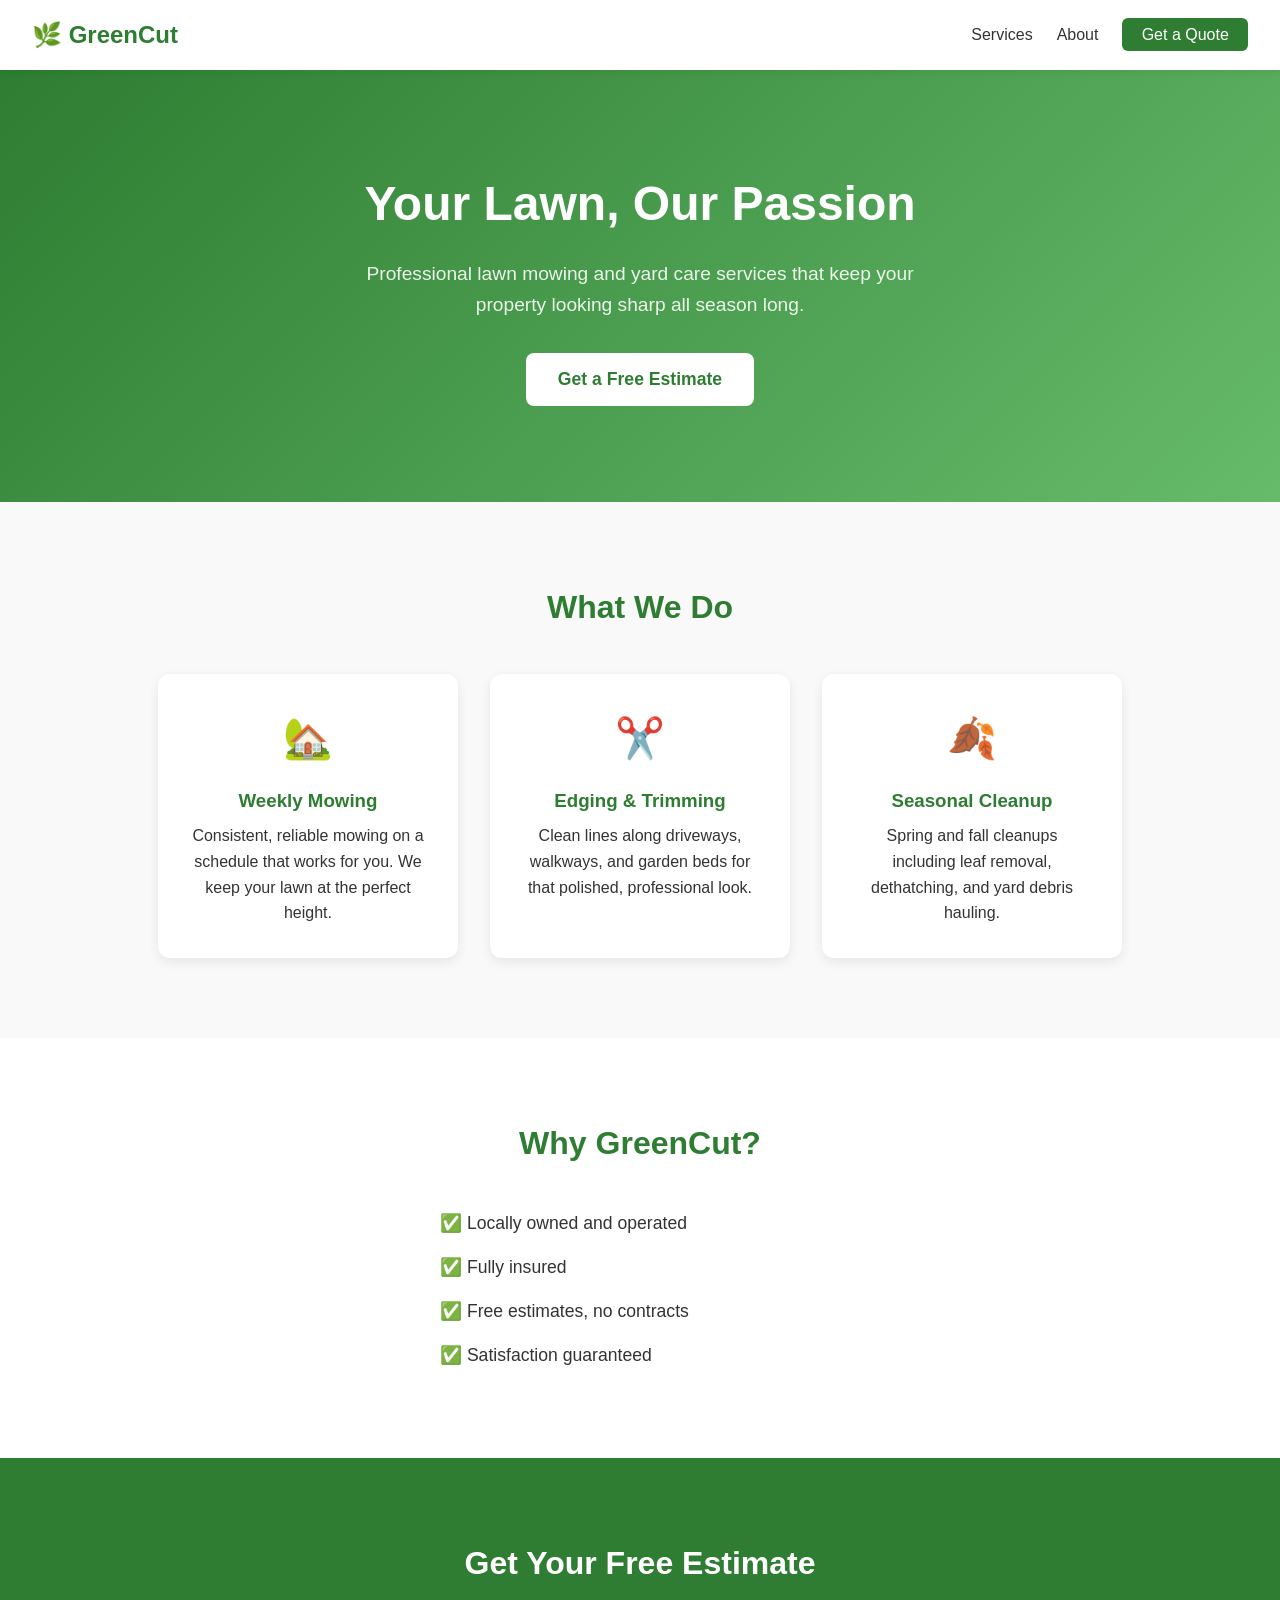
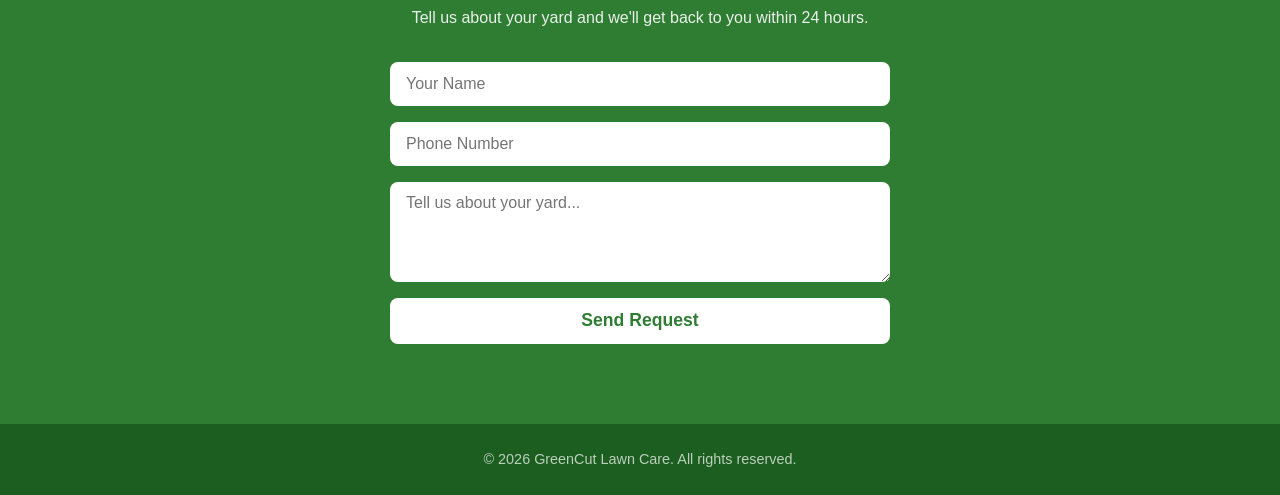
==== index.html @ 534860cf "Update index.html" ====
<!DOCTYPE html>
<html lang="en">
<head>
  <meta charset="UTF-8">
  <meta name="viewport" content="width=device-width, initial-scale=1.0">
  <title>GreenCut Lawn Care</title>
  <link rel="stylesheet" href="styles.css">
</head>
<body>
  <header>
    <nav>
      <div class="logo">🌿 GreenCut</div>
      <ul>
        <li><a href="#services">Services</a></li>
        <li><a href="#about">About</a></li>
        <li><a href="#contact" class="btn-nav">Get a Quote</a></li>
      </ul>
    </nav>
  </header>

  <section class="hero">
    <div class="hero-content">
      <h1>Your Lawn, Our Passion</h1>
      <p>Professional lawn mowing and yard care services that keep your property looking sharp all season long.</p>
      <a href="#contact" class="btn">Get a Free Estimate</a>
    </div>
  </section>

  <section id="services" class="services">
    <h2>What We Do</h2>
    <div class="cards">
      <div class="card">
        <span class="icon">🏡</span>
        <h3>Weekly Mowing</h3>
        <p>Consistent, reliable mowing on a schedule that works for you. We keep your lawn at the perfect height.</p>
      </div>
      <div class="card">
        <span class="icon">✂️</span>
        <h3>Edging &amp; Trimming</h3>
        <p>Clean lines along driveways, walkways, and garden beds for that polished, professional look.</p>
      </div>
      <div class="card">
        <span class="icon">🍂</span>
        <h3>Seasonal Cleanup</h3>
        <p>Spring and fall cleanups including leaf removal, dethatching, and yard debris hauling.</p>
      </div>
    </div>
  </section>

  <section id="about" class="about">
    <h2>Why GreenCut?</h2>
    <ul class="features">
      <li>✅ Locally owned and operated</li>
      <li>✅ Fully insured</li>
      <li>✅ Free estimates, no contracts</li>
      <li>✅ Satisfaction guaranteed</li>
    </ul>
  </section>

  <section id="contact" class="contact">
    <h2>Get Your Free Estimate</h2>
    <p>Tell us about your yard and we'll get back to you within 24 hours.</p>
    <form id="contact-form" action="https://formspree.io/f/xkoqypab" method="POST">
      <label for="name" class="sr-only">Your Name</label>
      <input type="text" id="name" name="name" placeholder="Your Name" required>
      <label for="phone" class="sr-only">Phone Number</label>
      <input type="tel" id="phone" name="phone" placeholder="Phone Number" required>
      <label for="message" class="sr-only">Tell us about your yard</label>
      <textarea id="message" name="message" placeholder="Tell us about your yard..." required></textarea>
      <button type="submit">Send Request</button>
    </form>
    <div id="form-success" style="display:none;">
      <span style="font-size:3rem;">✅</span>
      <p style="font-size:1.3rem; margin-top:1rem;">Form submitted! We'll be in touch within 24 hours.</p>
    </div>
    <script>
      const form = document.getElementById('contact-form');
      const success = document.getElementById('form-success');
      form.addEventListener('submit', function(e) {
        e.preventDefault();
        fetch(form.action, {
          method: 'POST',
          body: new FormData(form),
          headers: { 'Accept': 'application/json' }
        }).then(function(response) {
          if (response.ok) {
            form.style.display = 'none';
            success.style.display = 'block';
            form.reset();
          } else {
            alert('Oops! Something went wrong. Please try again.');
          }
        }).catch(function() {
          alert('Oops! Something went wrong. Please try again.');
        });
      });
    </script>
  </section>

  <footer>
    <p>&copy; 2026 GreenCut Lawn Care. All rights reserved.</p>
  </footer>
</body>
</html>
---- styles.css ----
* {
  margin: 0;
  padding: 0;
  box-sizing: border-box;
}

body {
  font-family: -apple-system, BlinkMacSystemFont, "Segoe UI", Roboto, sans-serif;
  color: #333;
  line-height: 1.6;
}

/* Nav */
nav {
  display: flex;
  justify-content: space-between;
  align-items: center;
  padding: 1rem 2rem;
  background: #fff;
  box-shadow: 0 2px 8px rgba(0,0,0,0.06);
  position: sticky;
  top: 0;
  z-index: 10;
}

.logo {
  font-size: 1.5rem;
  font-weight: 700;
  color: #2e7d32;
}

nav ul {
  list-style: none;
  display: flex;
  gap: 1.5rem;
  align-items: center;
}

nav a {
  text-decoration: none;
  color: #333;
  font-weight: 500;
}

.btn-nav {
  background: #2e7d32;
  color: #fff !important;
  padding: 0.5rem 1.2rem;
  border-radius: 6px;
}

/* Hero */
.hero {
  background: linear-gradient(135deg, #2e7d32, #66bb6a);
  color: #fff;
  padding: 6rem 2rem;
  text-align: center;
}

.hero h1 {
  font-size: 3rem;
  margin-bottom: 1rem;
}

.hero p {
  font-size: 1.2rem;
  max-width: 600px;
  margin: 0 auto 2rem;
  opacity: 0.9;
}

.btn {
  display: inline-block;
  background: #fff;
  color: #2e7d32;
  padding: 0.8rem 2rem;
  border-radius: 8px;
  text-decoration: none;
  font-weight: 700;
  font-size: 1.1rem;
  transition: transform 0.2s;
}

.btn:hover {
  transform: translateY(-2px);
}


/* Services */
.services {
  padding: 5rem 2rem;
  text-align: center;
  background: #f9f9f9;
}

.services h2 {
  font-size: 2rem;
  margin-bottom: 2.5rem;
  color: #2e7d32;
}

.cards {
  display: flex;
  gap: 2rem;
  justify-content: center;
  flex-wrap: wrap;
  max-width: 1000px;
  margin: 0 auto;
}

.card {
  background: #fff;
  padding: 2rem;
  border-radius: 12px;
  box-shadow: 0 4px 12px rgba(0,0,0,0.08);
  flex: 1 1 280px;
  max-width: 300px;
}

.card .icon {
  font-size: 2.5rem;
  display: block;
  margin-bottom: 1rem;
}

.card h3 {
  margin-bottom: 0.5rem;
  color: #2e7d32;
}

/* About */
.about {
  padding: 5rem 2rem;
  text-align: center;
}

.about h2 {
  font-size: 2rem;
  margin-bottom: 2rem;
  color: #2e7d32;
}

.features {
  list-style: none;
  max-width: 400px;
  margin: 0 auto;
  text-align: left;
}

.features li {
  font-size: 1.1rem;
  padding: 0.5rem 0;
}

/* Contact */
.contact {
  padding: 5rem 2rem;
  background: #2e7d32;
  color: #fff;
  text-align: center;
}

.contact h2 {
  font-size: 2rem;
  margin-bottom: 1rem;
}

.contact p {
  margin-bottom: 2rem;
  opacity: 0.9;
}

.contact form {
  max-width: 500px;
  margin: 0 auto;
  display: flex;
  flex-direction: column;
  gap: 1rem;
}

.contact input,
.contact textarea {
  padding: 0.8rem 1rem;
  border: none;
  border-radius: 8px;
  font-size: 1rem;
  font-family: inherit;
}

.contact textarea {
  resize: vertical;
  min-height: 100px;
}

.contact button {
  background: #fff;
  color: #2e7d32;
  border: none;
  padding: 0.8rem;
  border-radius: 8px;
  font-size: 1.1rem;
  font-weight: 700;
  cursor: pointer;
  transition: transform 0.2s;
}

.contact button:hover {
  transform: translateY(-2px);
}

/* Footer */
footer {
  text-align: center;
  padding: 1.5rem;
  background: #1b5e20;
  color: rgba(255,255,255,0.7);
  font-size: 0.9rem;
}

/* Accessibility */
.sr-only {
  position: absolute;
  width: 1px;
  height: 1px;
  padding: 0;
  margin: -1px;
  overflow: hidden;
  clip: rect(0,0,0,0);
  border: 0;
}

/* Responsive */
@media (max-width: 600px) {
  .hero h1 { font-size: 2rem; }
  nav ul { gap: 1rem; }
}
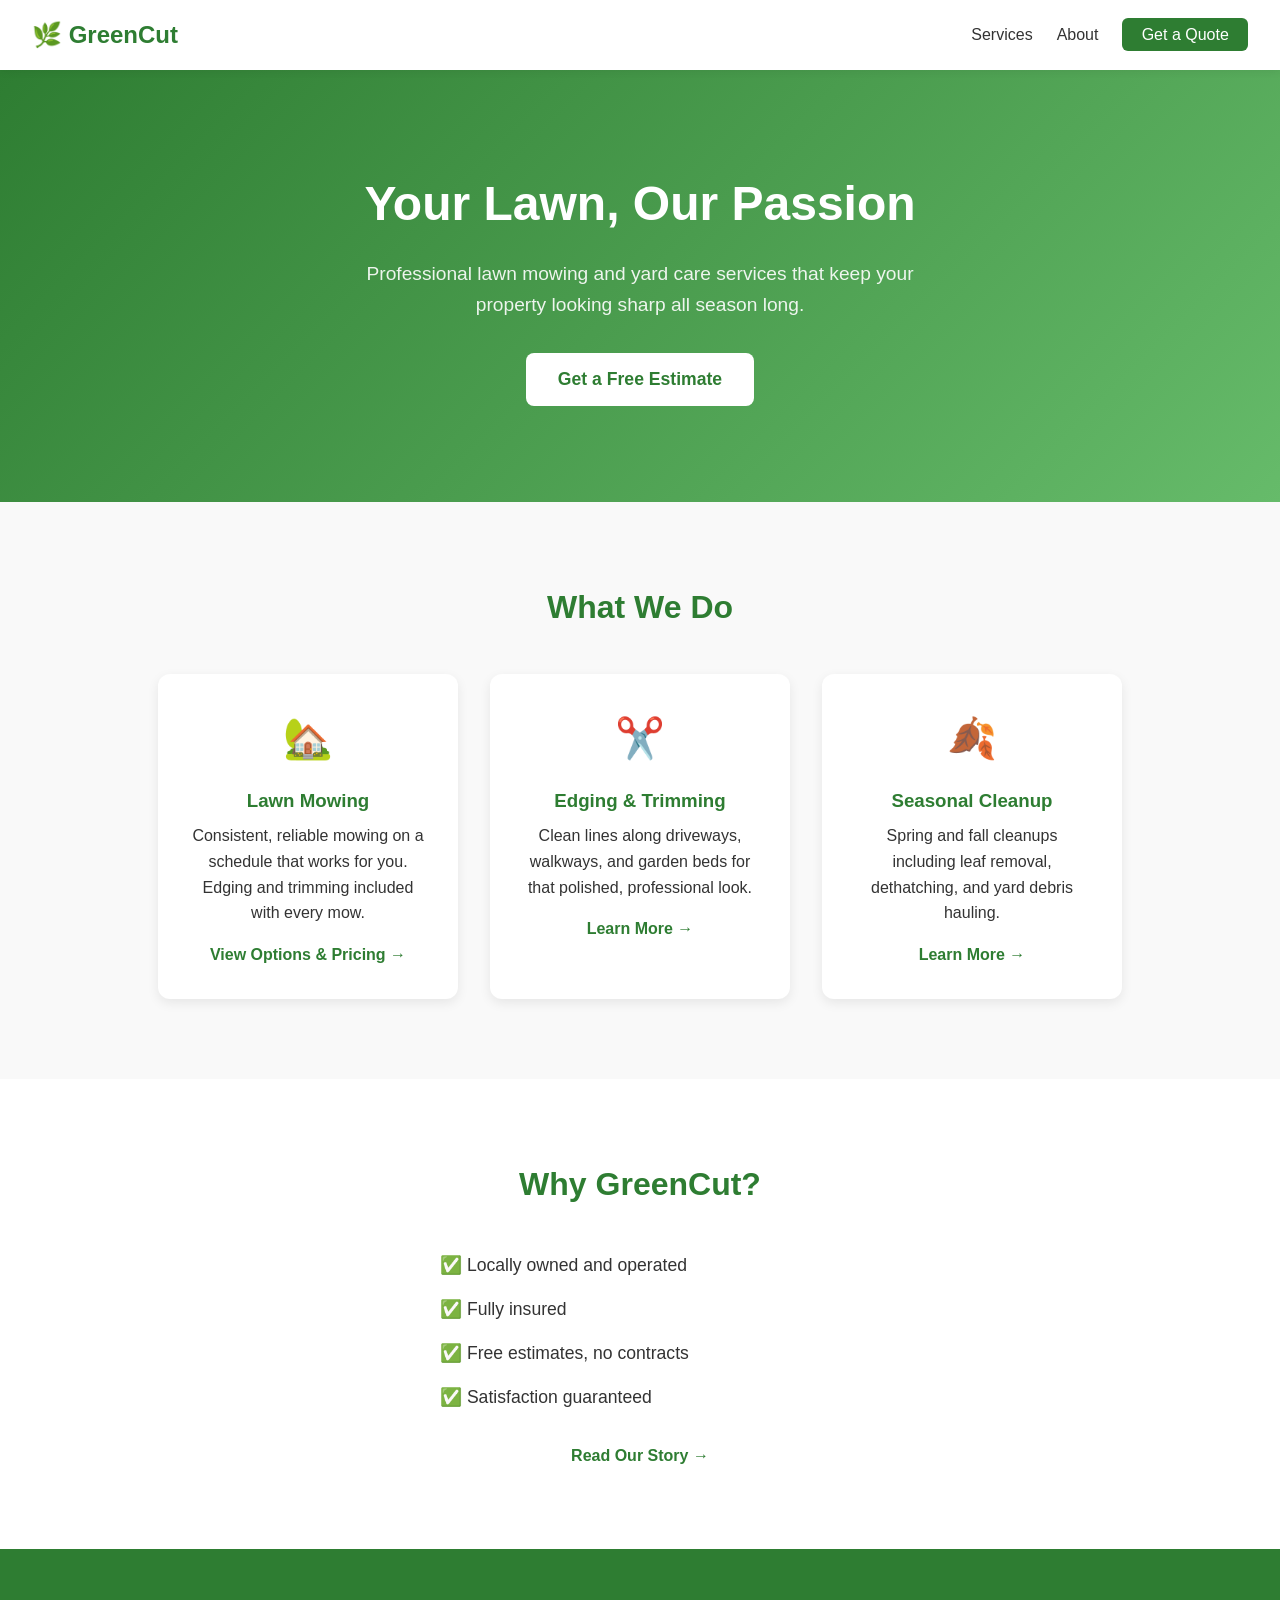
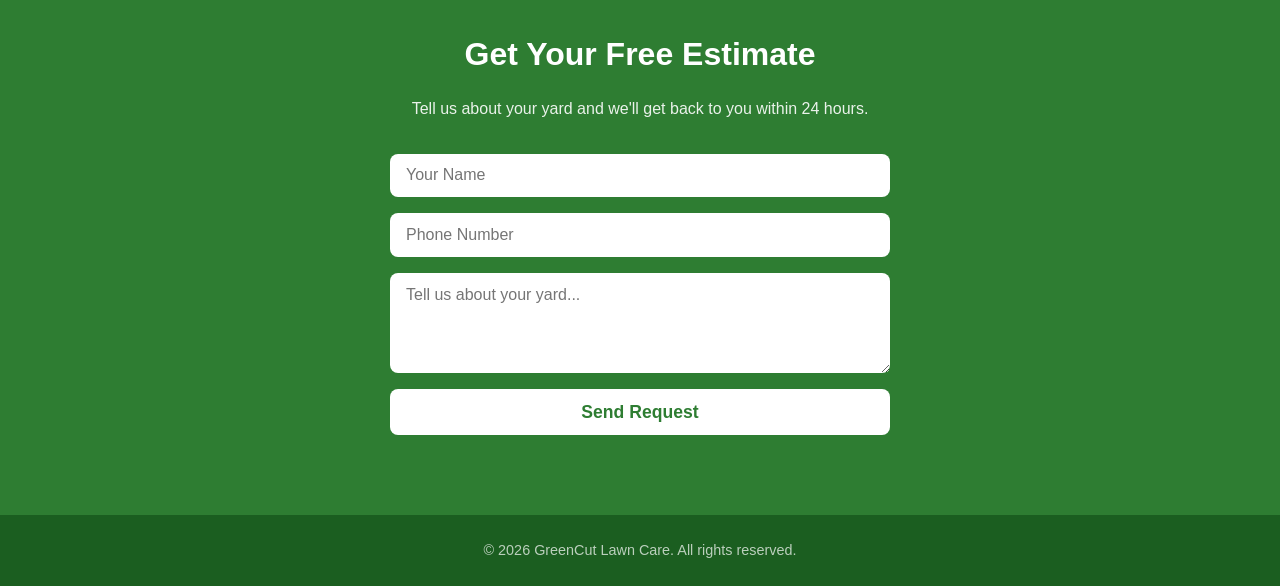
==== commit 8e7f7129: "Add files via upload" ====
--- a/index.html
+++ b/index.html
@@ -11,8 +11,8 @@
     <nav>
       <div class="logo">🌿 GreenCut</div>
       <ul>
-        <li><a href="#services">Services</a></li>
-        <li><a href="#about">About</a></li>
+        <li><a href="services.html">Services</a></li>
+        <li><a href="about.html">About</a></li>
         <li><a href="#contact" class="btn-nav">Get a Quote</a></li>
       </ul>
     </nav>
@@ -31,18 +31,21 @@
     <div class="cards">
       <div class="card">
         <span class="icon">🏡</span>
-        <h3>Weekly Mowing</h3>
-        <p>Consistent, reliable mowing on a schedule that works for you. We keep your lawn at the perfect height.</p>
+        <h3>Lawn Mowing</h3>
+        <p>Consistent, reliable mowing on a schedule that works for you. Edging and trimming included with every mow.</p>
+        <a href="services.html#mowing" class="card-link">View Options &amp; Pricing →</a>
       </div>
       <div class="card">
         <span class="icon">✂️</span>
         <h3>Edging &amp; Trimming</h3>
         <p>Clean lines along driveways, walkways, and garden beds for that polished, professional look.</p>
+        <a href="services.html#edging" class="card-link">Learn More →</a>
       </div>
       <div class="card">
         <span class="icon">🍂</span>
         <h3>Seasonal Cleanup</h3>
         <p>Spring and fall cleanups including leaf removal, dethatching, and yard debris hauling.</p>
+        <a href="services.html#seasonal" class="card-link">Learn More →</a>
       </div>
     </div>
   </section>
@@ -55,6 +58,7 @@
       <li>✅ Free estimates, no contracts</li>
       <li>✅ Satisfaction guaranteed</li>
     </ul>
+    <a href="about.html" class="card-link" style="display:inline-block; margin-top:1.5rem; color:#2e7d32;">Read Our Story →</a>
   </section>
 
   <section id="contact" class="contact">
--- a/styles.css
+++ b/styles.css
@@ -215,6 +215,161 @@
   background: #1b5e20;
   color: rgba(255,255,255,0.7);
   font-size: 0.9rem;
+}
+
+/* Card links */
+.card-link {
+  display: inline-block;
+  margin-top: 1rem;
+  color: #2e7d32;
+  text-decoration: none;
+  font-weight: 600;
+}
+
+.card-link:hover {
+  text-decoration: underline;
+}
+
+/* Page hero (secondary pages) */
+.page-hero {
+  background: linear-gradient(135deg, #2e7d32, #66bb6a);
+  color: #fff;
+  padding: 4rem 2rem;
+  text-align: center;
+}
+
+.page-hero h1 {
+  font-size: 2.5rem;
+  margin-bottom: 0.5rem;
+}
+
+.page-hero p {
+  font-size: 1.1rem;
+  opacity: 0.9;
+}
+
+/* Service detail sections */
+.service-detail,
+.about-story,
+.about-values,
+.about-cta {
+  padding: 4rem 2rem;
+}
+
+.alt-bg {
+  background: #f9f9f9;
+}
+
+.detail-content {
+  max-width: 700px;
+  margin: 0 auto;
+}
+
+.detail-content .icon {
+  font-size: 2.5rem;
+  display: block;
+  margin-bottom: 1rem;
+}
+
+.detail-content h2 {
+  font-size: 1.8rem;
+  color: #2e7d32;
+  margin-bottom: 1rem;
+}
+
+.detail-content h3 {
+  font-size: 1.3rem;
+  color: #333;
+  margin: 1.5rem 0 0.8rem;
+}
+
+.detail-content p {
+  margin-bottom: 0.8rem;
+  line-height: 1.7;
+}
+
+/* Pricing table */
+.pricing-table {
+  margin: 1rem 0;
+}
+
+.pricing-row {
+  display: flex;
+  justify-content: space-between;
+  align-items: center;
+  padding: 0.8rem 1rem;
+  border-bottom: 1px solid #e0e0e0;
+  flex-wrap: wrap;
+  gap: 0.5rem;
+}
+
+.pricing-row .option {
+  font-weight: 700;
+  color: #2e7d32;
+  min-width: 130px;
+}
+
+.pricing-row .detail {
+  color: #666;
+  flex: 1;
+  text-align: right;
+}
+
+.pricing-note {
+  background: #e8f5e9;
+  padding: 1.2rem 1.5rem;
+  border-radius: 10px;
+  margin-top: 1.5rem;
+}
+
+.pricing-note p {
+  margin-bottom: 0.3rem;
+}
+
+/* Service list */
+.service-list {
+  list-style: none;
+  margin: 1rem 0;
+}
+
+.service-list li {
+  padding: 0.5rem 0;
+  font-size: 1.05rem;
+}
+
+/* About values grid */
+.value-grid {
+  display: grid;
+  grid-template-columns: repeat(auto-fit, minmax(280px, 1fr));
+  gap: 2rem;
+  margin-top: 1.5rem;
+}
+
+.value-item {
+  background: #fff;
+  padding: 1.5rem;
+  border-radius: 12px;
+  box-shadow: 0 4px 12px rgba(0,0,0,0.08);
+}
+
+.value-item .icon {
+  font-size: 2rem;
+  display: block;
+  margin-bottom: 0.5rem;
+}
+
+.value-item h3 {
+  color: #2e7d32;
+  margin-bottom: 0.5rem;
+}
+
+.about-cta {
+  background: linear-gradient(135deg, #2e7d32, #66bb6a);
+  color: #fff;
+}
+
+.about-cta h2 {
+  color: #fff;
 }
 
 /* Accessibility */
@@ -232,5 +387,9 @@
 /* Responsive */
 @media (max-width: 600px) {
   .hero h1 { font-size: 2rem; }
+  .page-hero h1 { font-size: 2rem; }
   nav ul { gap: 1rem; }
-}
+  .pricing-row { flex-direction: column; text-align: left; }
+  .pricing-row .detail { text-align: left; }
+  .value-grid { grid-template-columns: 1fr; }
+}
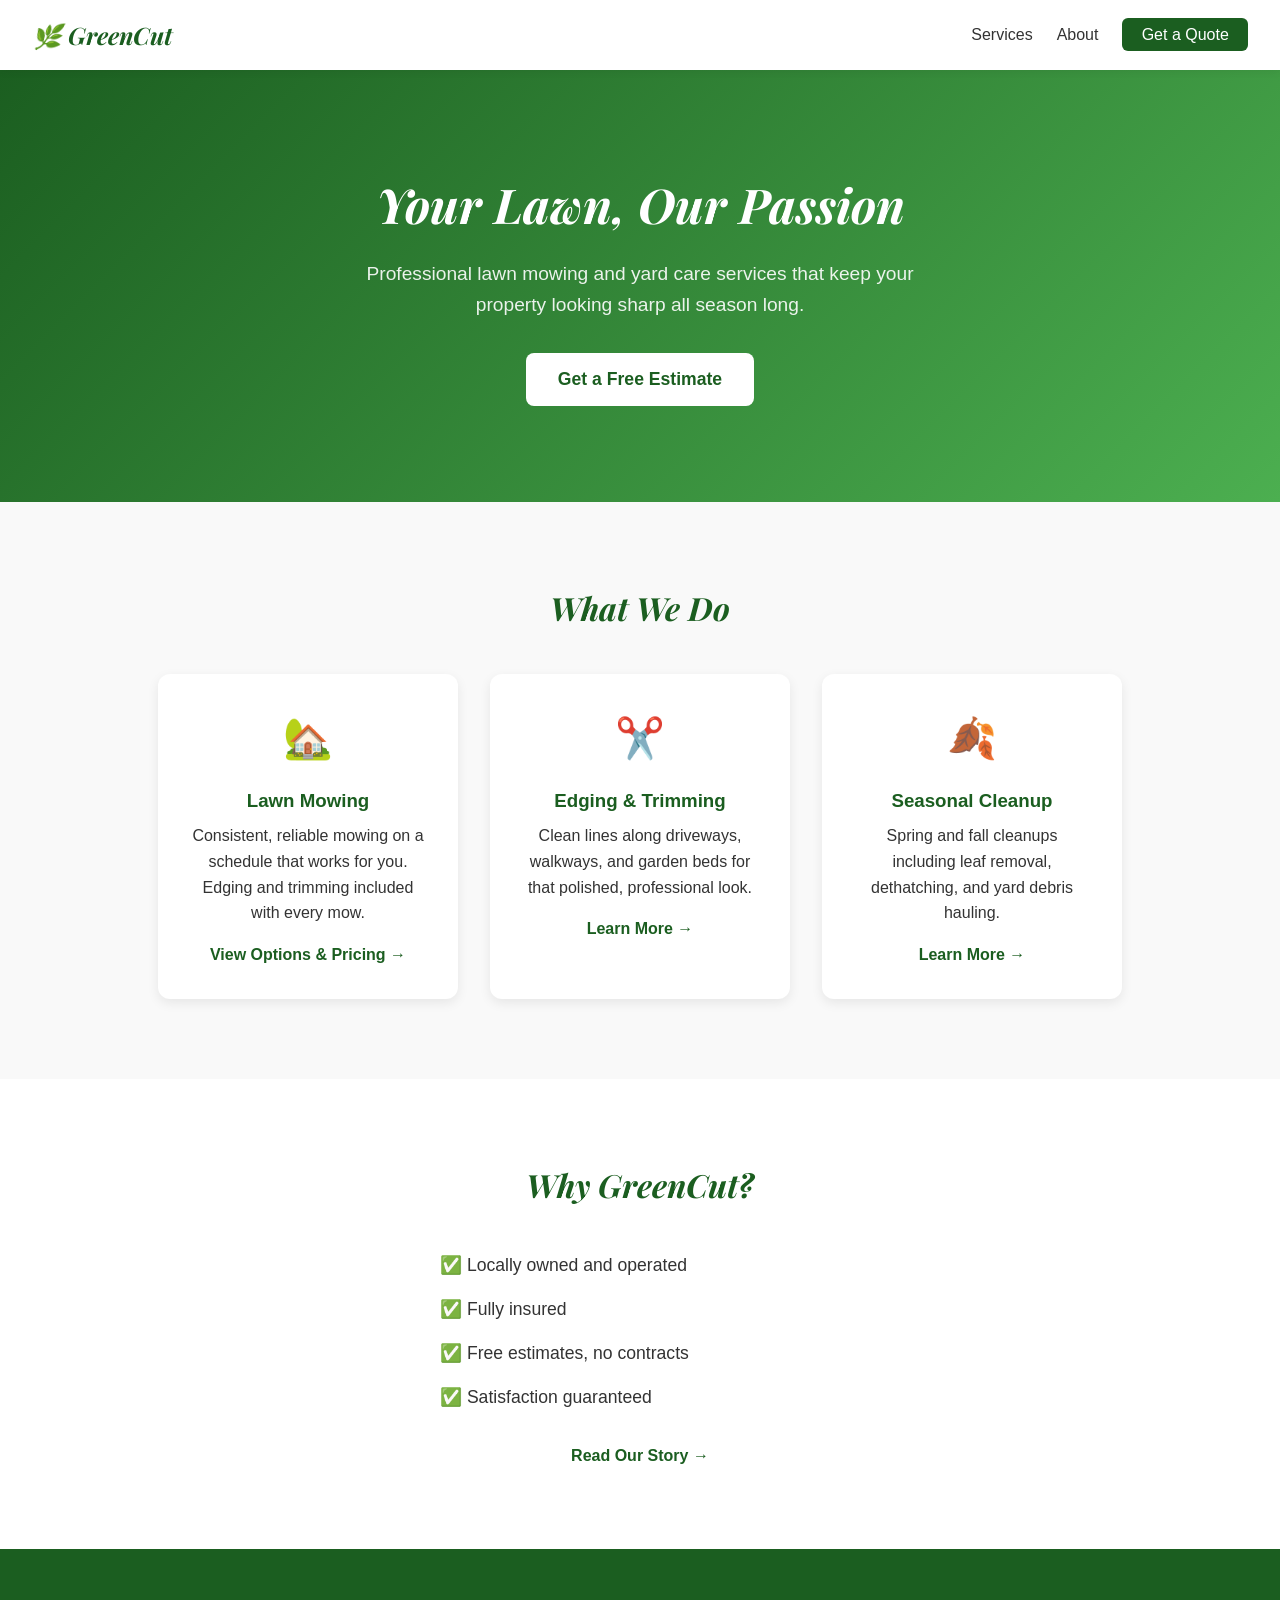
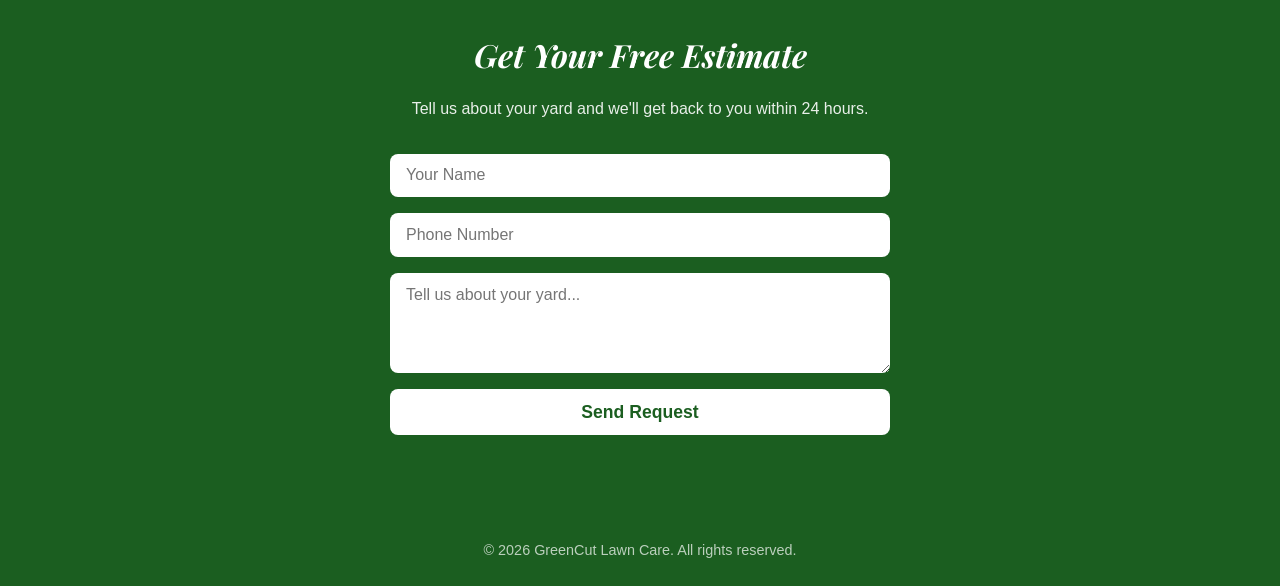
==== commit 6b5a520f: "Add files via upload" ====
--- a/index.html
+++ b/index.html
@@ -5,6 +5,7 @@
   <meta name="viewport" content="width=device-width, initial-scale=1.0">
   <title>GreenCut Lawn Care</title>
   <link rel="stylesheet" href="styles.css">
+  <link href="https://fonts.googleapis.com/css2?family=Playfair+Display:ital,wght@0,400;0,700;1,400&display=swap" rel="stylesheet">
 </head>
 <body>
   <header>
@@ -58,7 +59,7 @@
       <li>✅ Free estimates, no contracts</li>
       <li>✅ Satisfaction guaranteed</li>
     </ul>
-    <a href="about.html" class="card-link" style="display:inline-block; margin-top:1.5rem; color:#2e7d32;">Read Our Story →</a>
+    <a href="about.html" class="card-link" style="display:inline-block; margin-top:1.5rem; color:#1b5e20;">Read Our Story →</a>
   </section>
 
   <section id="contact" class="contact">
--- a/styles.css
+++ b/styles.css
@@ -24,9 +24,11 @@
 }
 
 .logo {
+  font-family: 'Playfair Display', serif;
   font-size: 1.5rem;
   font-weight: 700;
-  color: #2e7d32;
+  font-style: italic;
+  color: #1b5e20;
 }
 
 nav ul {
@@ -43,7 +45,7 @@
 }
 
 .btn-nav {
-  background: #2e7d32;
+  background: #1b5e20;
   color: #fff !important;
   padding: 0.5rem 1.2rem;
   border-radius: 6px;
@@ -51,13 +53,15 @@
 
 /* Hero */
 .hero {
-  background: linear-gradient(135deg, #2e7d32, #66bb6a);
+  background: linear-gradient(135deg, #1b5e20, #4caf50);
   color: #fff;
   padding: 6rem 2rem;
   text-align: center;
 }
 
 .hero h1 {
+  font-family: 'Playfair Display', serif;
+  font-style: italic;
   font-size: 3rem;
   margin-bottom: 1rem;
 }
@@ -72,7 +76,7 @@
 .btn {
   display: inline-block;
   background: #fff;
-  color: #2e7d32;
+  color: #1b5e20;
   padding: 0.8rem 2rem;
   border-radius: 8px;
   text-decoration: none;
@@ -94,9 +98,11 @@
 }
 
 .services h2 {
+  font-family: 'Playfair Display', serif;
+  font-style: italic;
   font-size: 2rem;
   margin-bottom: 2.5rem;
-  color: #2e7d32;
+  color: #1b5e20;
 }
 
 .cards {
@@ -125,7 +131,7 @@
 
 .card h3 {
   margin-bottom: 0.5rem;
-  color: #2e7d32;
+  color: #1b5e20;
 }
 
 /* About */
@@ -135,9 +141,11 @@
 }
 
 .about h2 {
+  font-family: 'Playfair Display', serif;
+  font-style: italic;
   font-size: 2rem;
   margin-bottom: 2rem;
-  color: #2e7d32;
+  color: #1b5e20;
 }
 
 .features {
@@ -155,12 +163,14 @@
 /* Contact */
 .contact {
   padding: 5rem 2rem;
-  background: #2e7d32;
+  background: #1b5e20;
   color: #fff;
   text-align: center;
 }
 
 .contact h2 {
+  font-family: 'Playfair Display', serif;
+  font-style: italic;
   font-size: 2rem;
   margin-bottom: 1rem;
 }
@@ -194,7 +204,7 @@
 
 .contact button {
   background: #fff;
-  color: #2e7d32;
+  color: #1b5e20;
   border: none;
   padding: 0.8rem;
   border-radius: 8px;
@@ -221,7 +231,7 @@
 .card-link {
   display: inline-block;
   margin-top: 1rem;
-  color: #2e7d32;
+  color: #1b5e20;
   text-decoration: none;
   font-weight: 600;
 }
@@ -232,13 +242,15 @@
 
 /* Page hero (secondary pages) */
 .page-hero {
-  background: linear-gradient(135deg, #2e7d32, #66bb6a);
+  background: linear-gradient(135deg, #1b5e20, #4caf50);
   color: #fff;
   padding: 4rem 2rem;
   text-align: center;
 }
 
 .page-hero h1 {
+  font-family: 'Playfair Display', serif;
+  font-style: italic;
   font-size: 2.5rem;
   margin-bottom: 0.5rem;
 }
@@ -272,8 +284,10 @@
 }
 
 .detail-content h2 {
+  font-family: 'Playfair Display', serif;
+  font-style: italic;
   font-size: 1.8rem;
-  color: #2e7d32;
+  color: #1b5e20;
   margin-bottom: 1rem;
 }
 
@@ -305,7 +319,7 @@
 
 .pricing-row .option {
   font-weight: 700;
-  color: #2e7d32;
+  color: #1b5e20;
   min-width: 130px;
 }
 
@@ -359,12 +373,12 @@
 }
 
 .value-item h3 {
-  color: #2e7d32;
+  color: #1b5e20;
   margin-bottom: 0.5rem;
 }
 
 .about-cta {
-  background: linear-gradient(135deg, #2e7d32, #66bb6a);
+  background: linear-gradient(135deg, #1b5e20, #4caf50);
   color: #fff;
 }
 
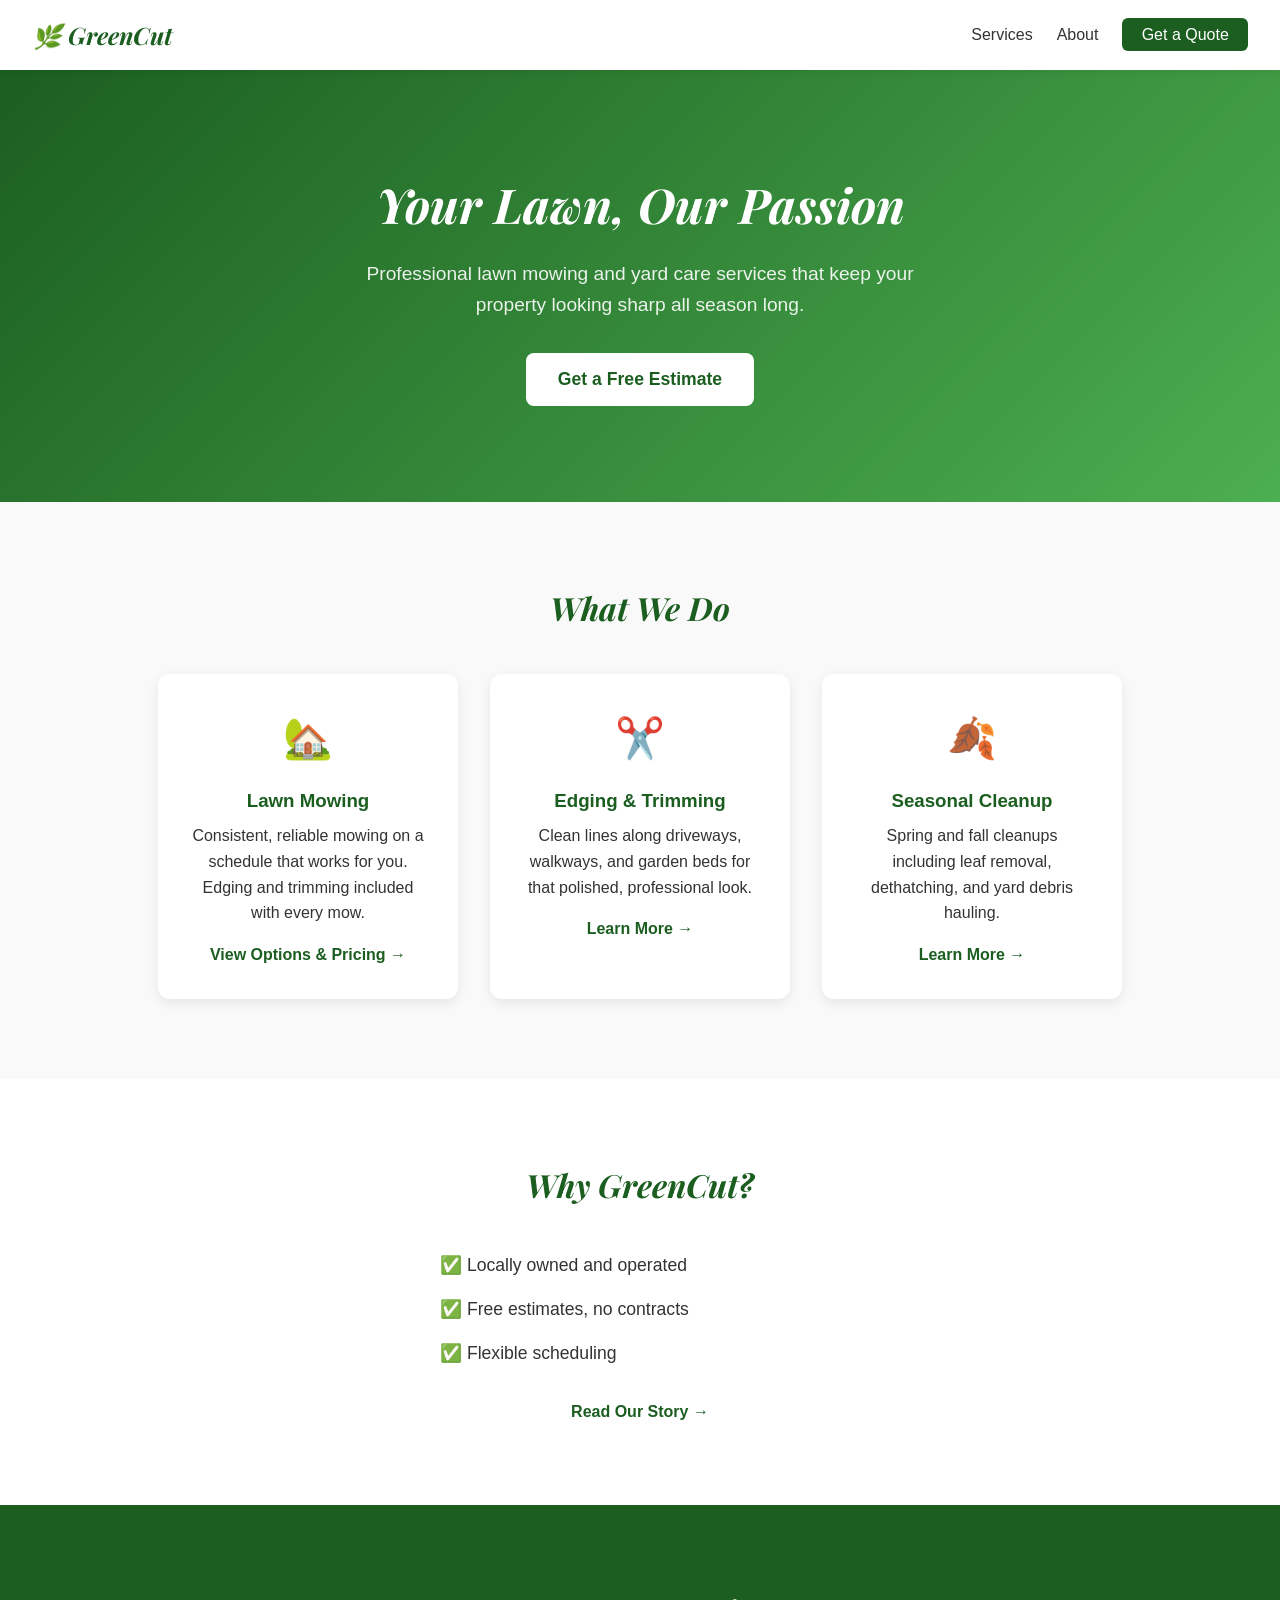
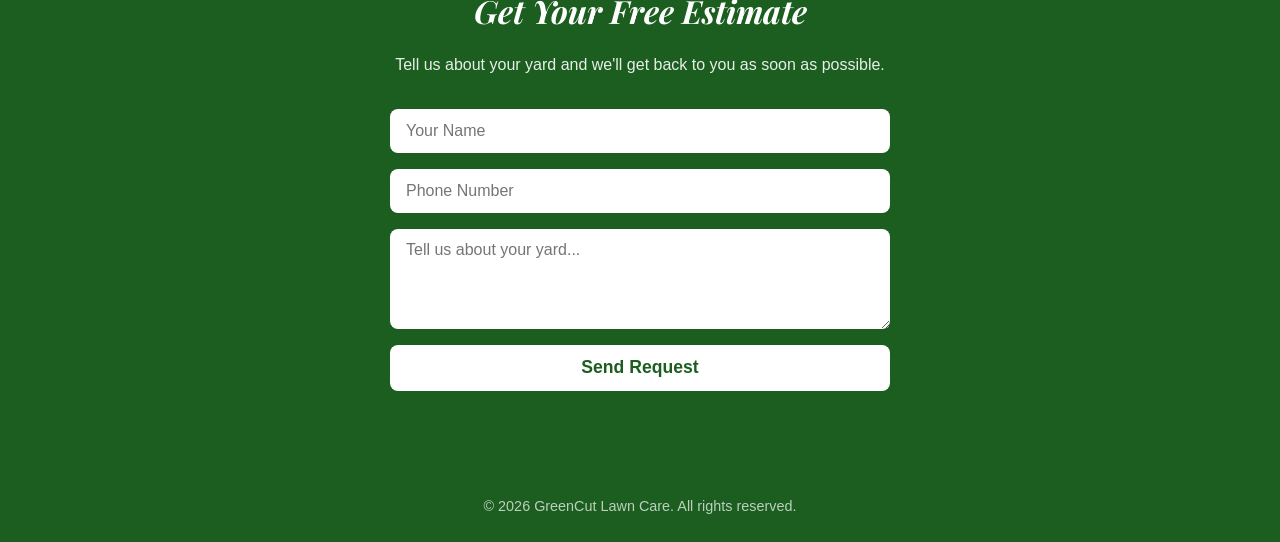
==== commit 63f1a5e2: "Add files via upload" ====
--- a/index.html
+++ b/index.html
@@ -55,16 +55,15 @@
     <h2>Why GreenCut?</h2>
     <ul class="features">
       <li>✅ Locally owned and operated</li>
-      <li>✅ Fully insured</li>
       <li>✅ Free estimates, no contracts</li>
-      <li>✅ Satisfaction guaranteed</li>
+      <li>✅ Flexible scheduling</li>
     </ul>
     <a href="about.html" class="card-link" style="display:inline-block; margin-top:1.5rem; color:#1b5e20;">Read Our Story →</a>
   </section>
 
   <section id="contact" class="contact">
     <h2>Get Your Free Estimate</h2>
-    <p>Tell us about your yard and we'll get back to you within 24 hours.</p>
+    <p>Tell us about your yard and we'll get back to you as soon as possible.</p>
     <form id="contact-form" action="https://formspree.io/f/xkoqypab" method="POST">
       <label for="name" class="sr-only">Your Name</label>
       <input type="text" id="name" name="name" placeholder="Your Name" required>
@@ -76,7 +75,7 @@
     </form>
     <div id="form-success" style="display:none;">
       <span style="font-size:3rem;">✅</span>
-      <p style="font-size:1.3rem; margin-top:1rem;">Form submitted! We'll be in touch within 24 hours.</p>
+      <p style="font-size:1.3rem; margin-top:1rem;">Form submitted! We'll get back to you as soon as possible.</p>
     </div>
     <script>
       const form = document.getElementById('contact-form');
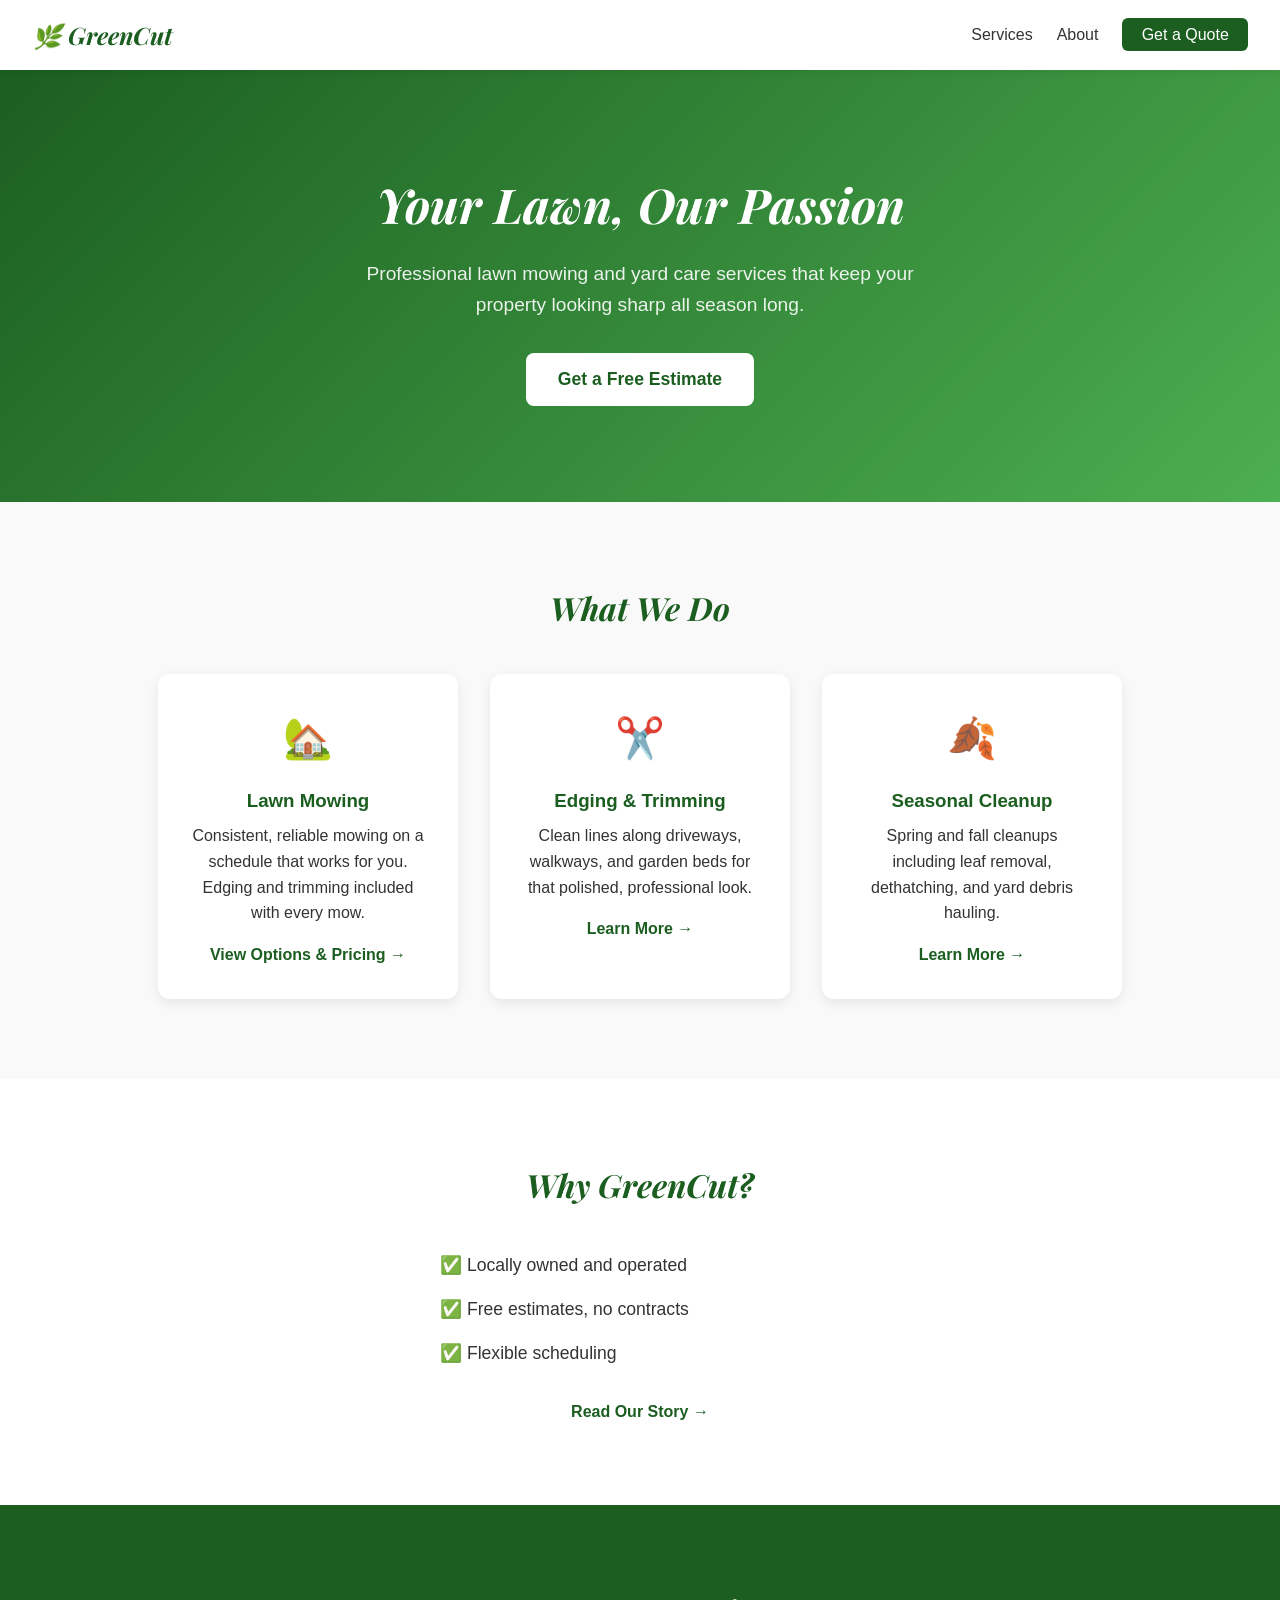
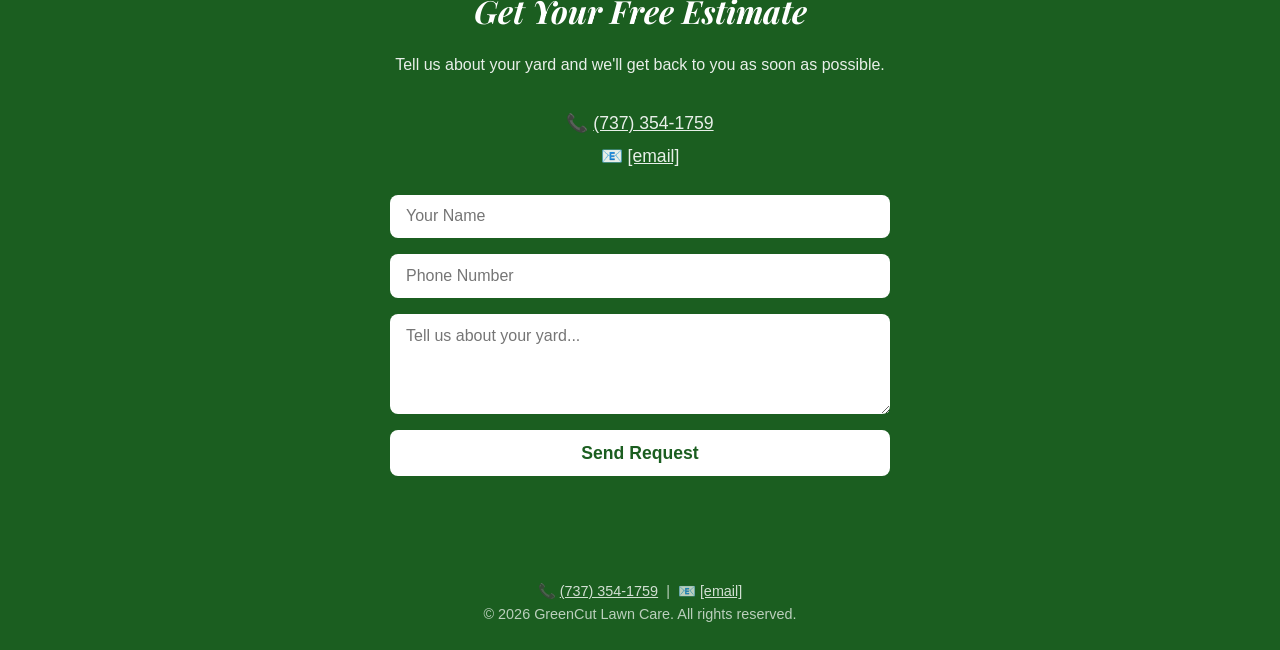
==== commit fd943ef7: "Add files via upload" ====
--- a/index.html
+++ b/index.html
@@ -64,6 +64,10 @@
   <section id="contact" class="contact">
     <h2>Get Your Free Estimate</h2>
     <p>Tell us about your yard and we'll get back to you as soon as possible.</p>
+    <div class="contact-info">
+      <p>📞 <a href="tel:+17373541759" style="color:#fff;">(737) 354-1759</a></p>
+      <p>📧 <a href="mailto:[email]" style="color:#fff;">[email]</a></p>
+    </div>
     <form id="contact-form" action="https://formspree.io/f/xkoqypab" method="POST">
       <label for="name" class="sr-only">Your Name</label>
       <input type="text" id="name" name="name" placeholder="Your Name" required>
@@ -102,6 +106,7 @@
   </section>
 
   <footer>
+    <p>📞 <a href="tel:+17373541759" style="color:rgba(255,255,255,0.8);">(737) 354-1759</a> &nbsp;|&nbsp; 📧 <a href="mailto:[email]" style="color:rgba(255,255,255,0.8);">[email]</a></p>
     <p>&copy; 2026 GreenCut Lawn Care. All rights reserved.</p>
   </footer>
 </body>
--- a/styles.css
+++ b/styles.css
@@ -218,6 +218,15 @@
   transform: translateY(-2px);
 }
 
+.contact-info {
+  margin: 1.5rem 0;
+}
+
+.contact-info p {
+  margin: 0.3rem 0;
+  font-size: 1.1rem;
+}
+
 /* Footer */
 footer {
   text-align: center;
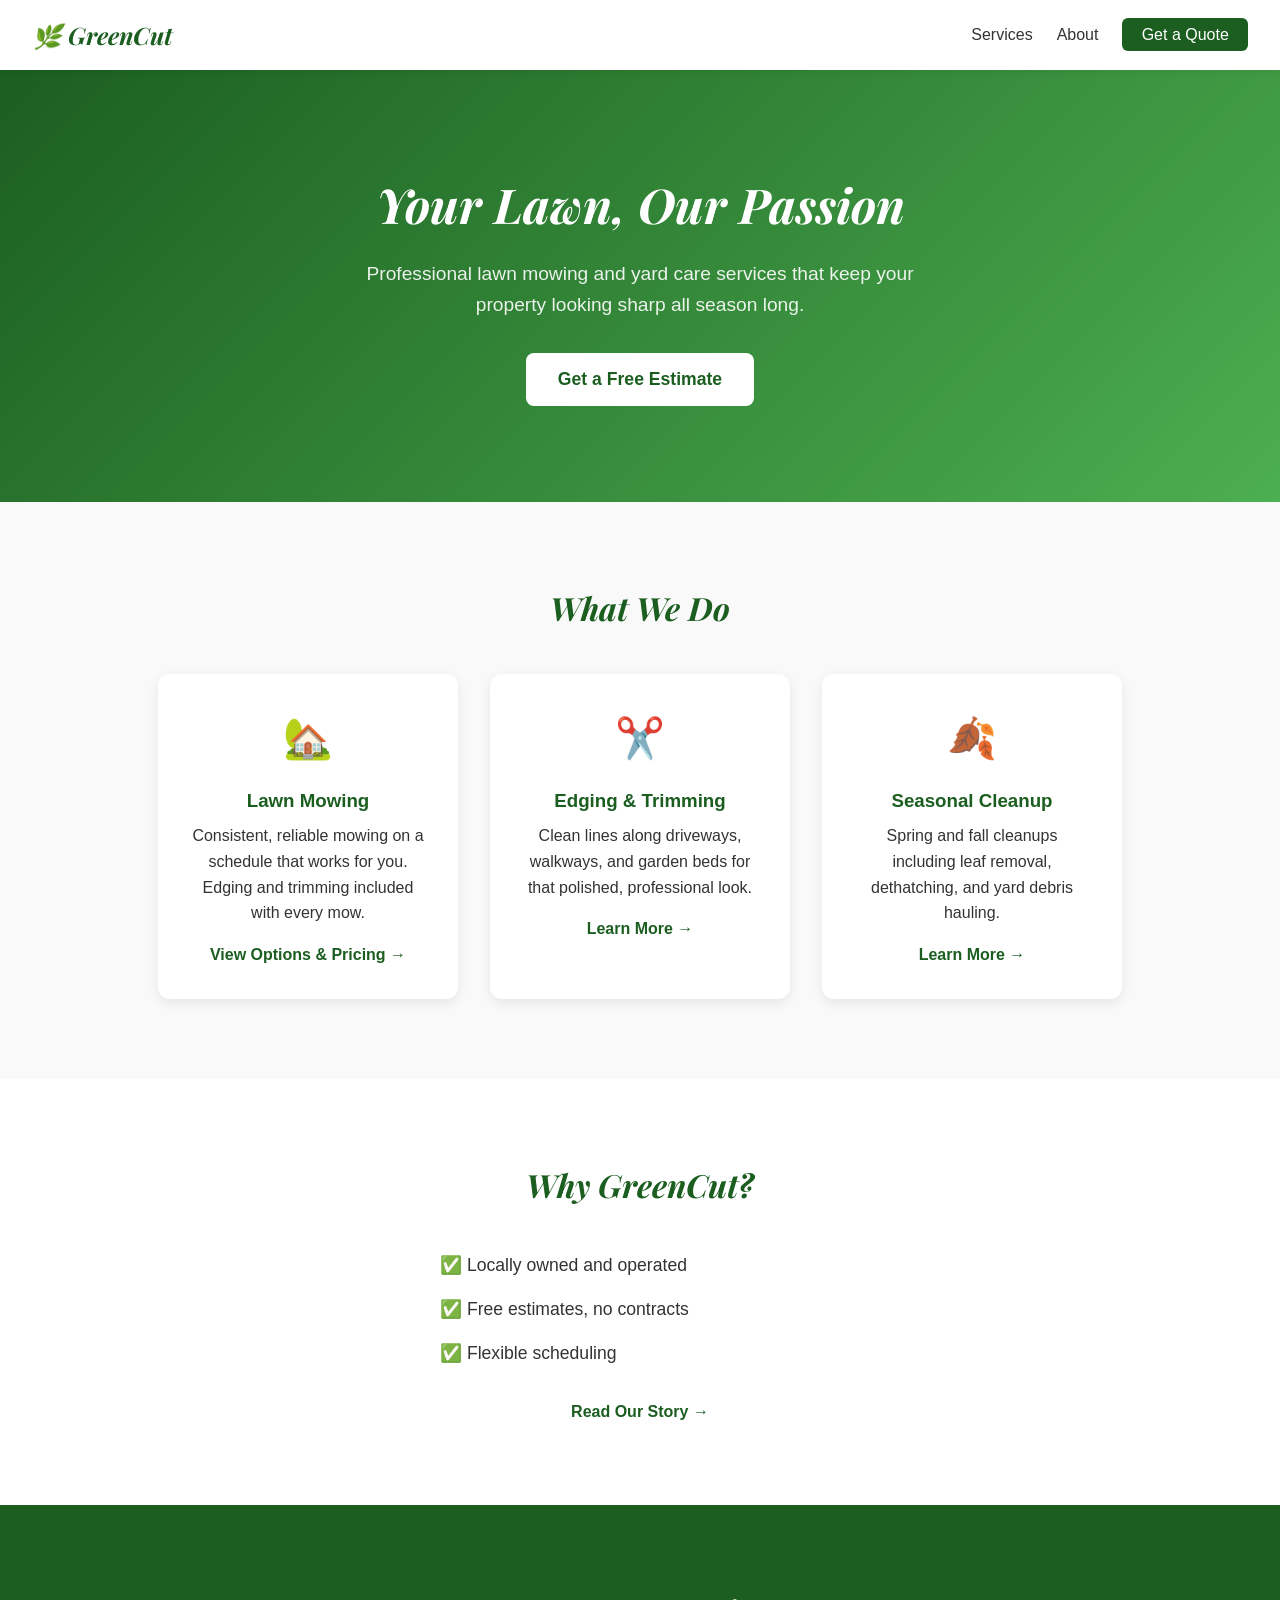
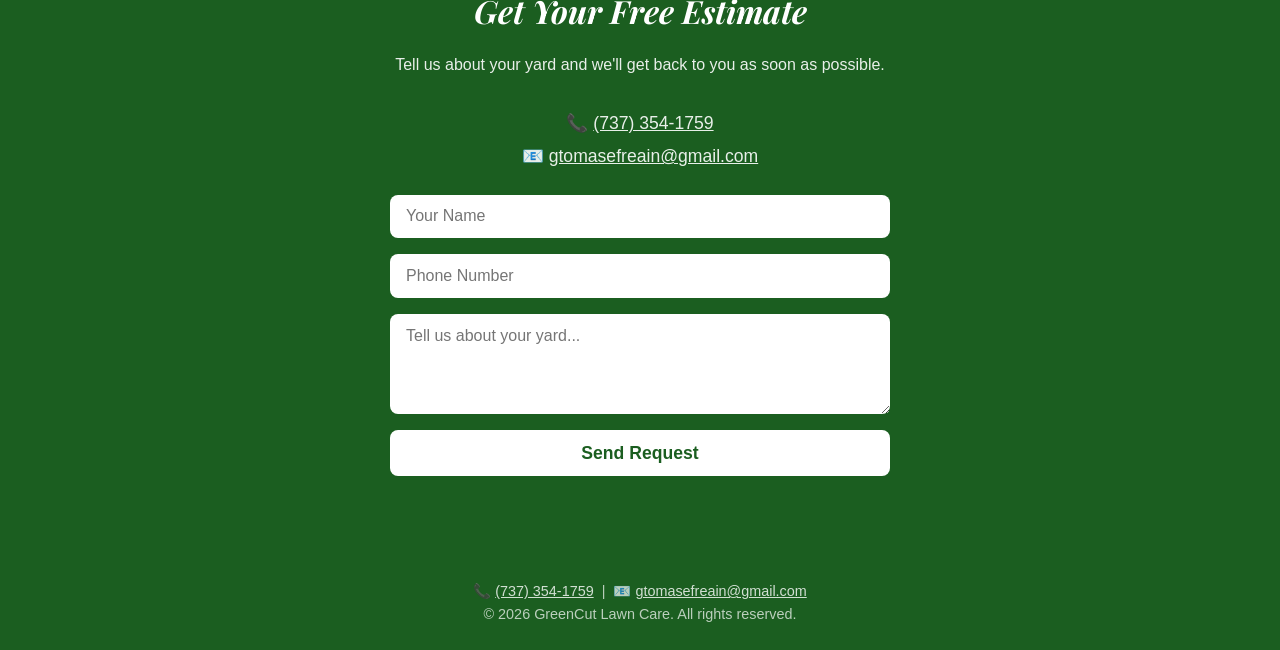
==== commit 0b2b6496: "Add files via upload" ====
--- a/index.html
+++ b/index.html
@@ -66,7 +66,7 @@
     <p>Tell us about your yard and we'll get back to you as soon as possible.</p>
     <div class="contact-info">
       <p>📞 <a href="tel:+17373541759" style="color:#fff;">(737) 354-1759</a></p>
-      <p>📧 <a href="mailto:[email]" style="color:#fff;">[email]</a></p>
+      <p>📧 <a href="mailto:gtomasefreain@gmail.com" style="color:#fff;">gtomasefreain@gmail.com</a></p>
     </div>
     <form id="contact-form" action="https://formspree.io/f/xkoqypab" method="POST">
       <label for="name" class="sr-only">Your Name</label>
@@ -106,7 +106,7 @@
   </section>
 
   <footer>
-    <p>📞 <a href="tel:+17373541759" style="color:rgba(255,255,255,0.8);">(737) 354-1759</a> &nbsp;|&nbsp; 📧 <a href="mailto:[email]" style="color:rgba(255,255,255,0.8);">[email]</a></p>
+    <p>📞 <a href="tel:+17373541759" style="color:rgba(255,255,255,0.8);">(737) 354-1759</a> &nbsp;|&nbsp; 📧 <a href="mailto:gtomasefreain@gmail.com" style="color:rgba(255,255,255,0.8);">gtomasefreain@gmail.com</a></p>
     <p>&copy; 2026 GreenCut Lawn Care. All rights reserved.</p>
   </footer>
 </body>
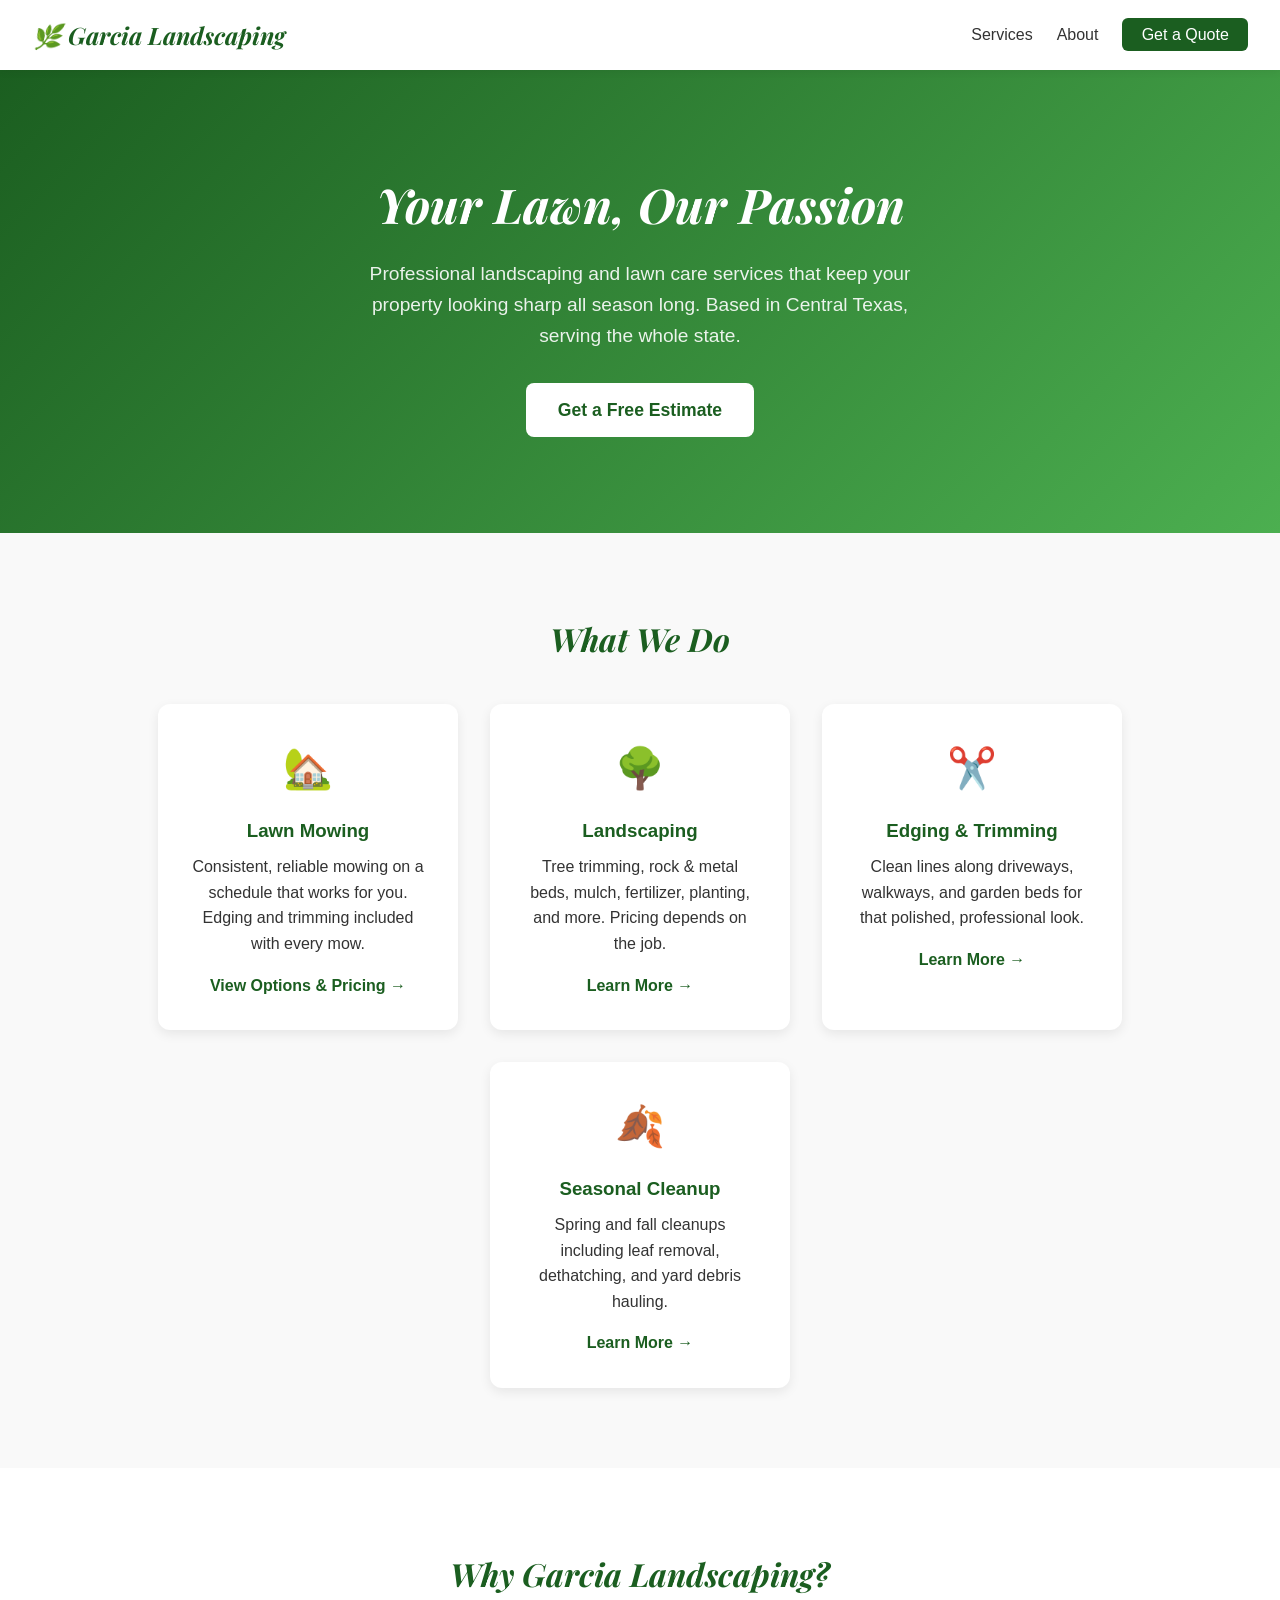
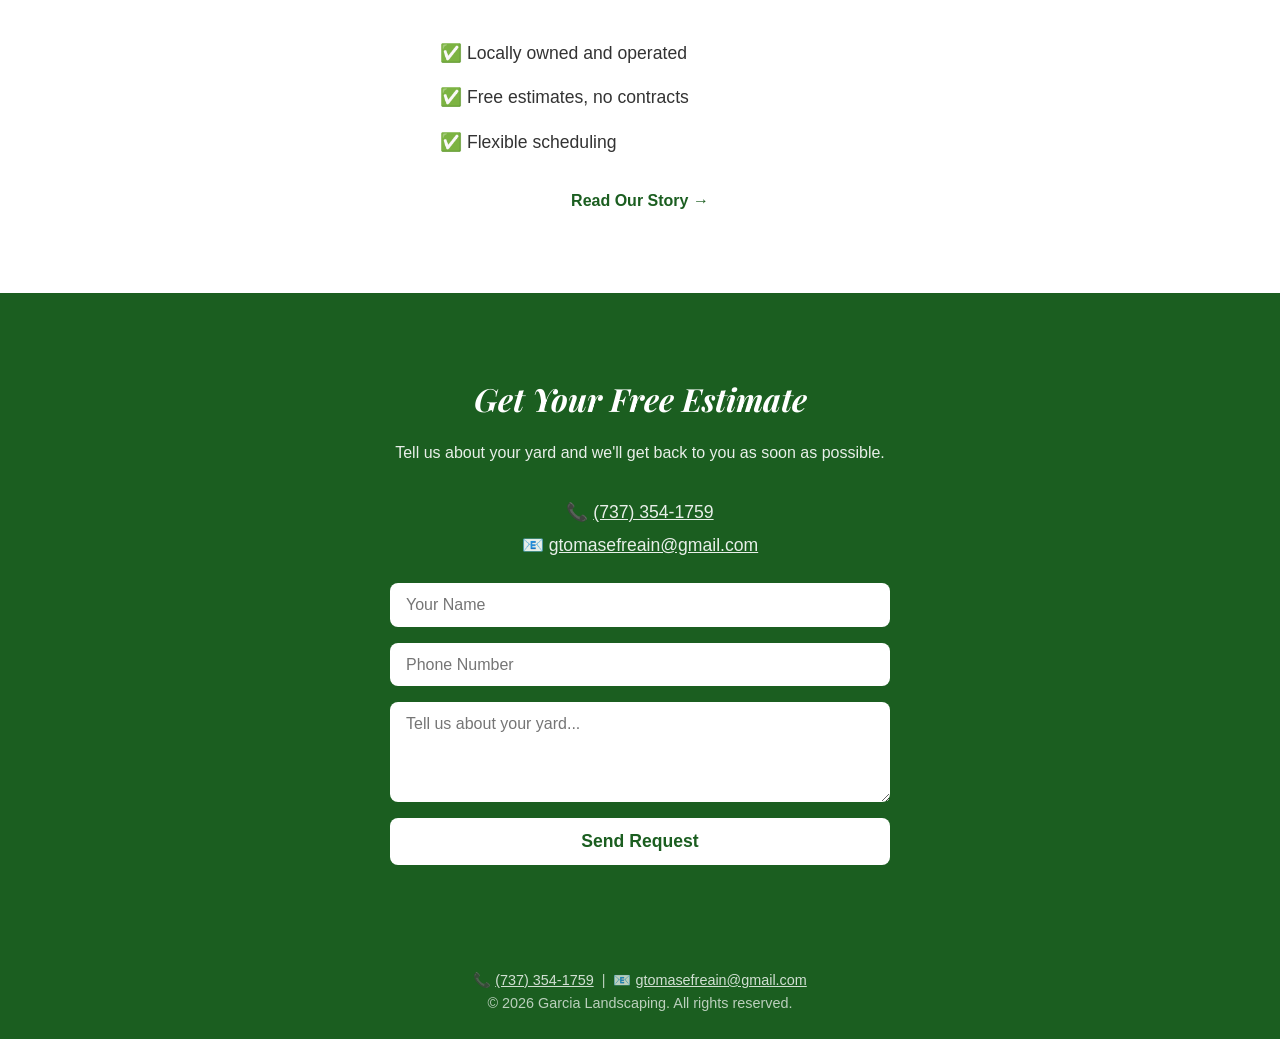
==== commit 3e37467a: "Add files via upload" ====
--- a/index.html
+++ b/index.html
@@ -3,14 +3,14 @@
 <head>
   <meta charset="UTF-8">
   <meta name="viewport" content="width=device-width, initial-scale=1.0">
-  <title>GreenCut Lawn Care</title>
+  <title>Garcia Landscaping</title>
   <link rel="stylesheet" href="styles.css">
   <link href="https://fonts.googleapis.com/css2?family=Playfair+Display:ital,wght@0,400;0,700;1,400&display=swap" rel="stylesheet">
 </head>
 <body>
   <header>
     <nav>
-      <div class="logo">🌿 GreenCut</div>
+      <div class="logo">🌿 Garcia Landscaping</div>
       <ul>
         <li><a href="services.html">Services</a></li>
         <li><a href="about.html">About</a></li>
@@ -22,7 +22,7 @@
   <section class="hero">
     <div class="hero-content">
       <h1>Your Lawn, Our Passion</h1>
-      <p>Professional lawn mowing and yard care services that keep your property looking sharp all season long.</p>
+      <p>Professional landscaping and lawn care services that keep your property looking sharp all season long. Based in Central Texas, serving the whole state.</p>
       <a href="#contact" class="btn">Get a Free Estimate</a>
     </div>
   </section>
@@ -35,6 +35,12 @@
         <h3>Lawn Mowing</h3>
         <p>Consistent, reliable mowing on a schedule that works for you. Edging and trimming included with every mow.</p>
         <a href="services.html#mowing" class="card-link">View Options &amp; Pricing →</a>
+      </div>
+      <div class="card">
+        <span class="icon">🌳</span>
+        <h3>Landscaping</h3>
+        <p>Tree trimming, rock &amp; metal beds, mulch, fertilizer, planting, and more. Pricing depends on the job.</p>
+        <a href="services.html#landscaping" class="card-link">Learn More →</a>
       </div>
       <div class="card">
         <span class="icon">✂️</span>
@@ -52,7 +58,7 @@
   </section>
 
   <section id="about" class="about">
-    <h2>Why GreenCut?</h2>
+    <h2>Why Garcia Landscaping?</h2>
     <ul class="features">
       <li>✅ Locally owned and operated</li>
       <li>✅ Free estimates, no contracts</li>
@@ -107,7 +113,7 @@
 
   <footer>
     <p>📞 <a href="tel:+17373541759" style="color:rgba(255,255,255,0.8);">(737) 354-1759</a> &nbsp;|&nbsp; 📧 <a href="mailto:gtomasefreain@gmail.com" style="color:rgba(255,255,255,0.8);">gtomasefreain@gmail.com</a></p>
-    <p>&copy; 2026 GreenCut Lawn Care. All rights reserved.</p>
+    <p>&copy; 2026 Garcia Landscaping. All rights reserved.</p>
   </footer>
 </body>
 </html>
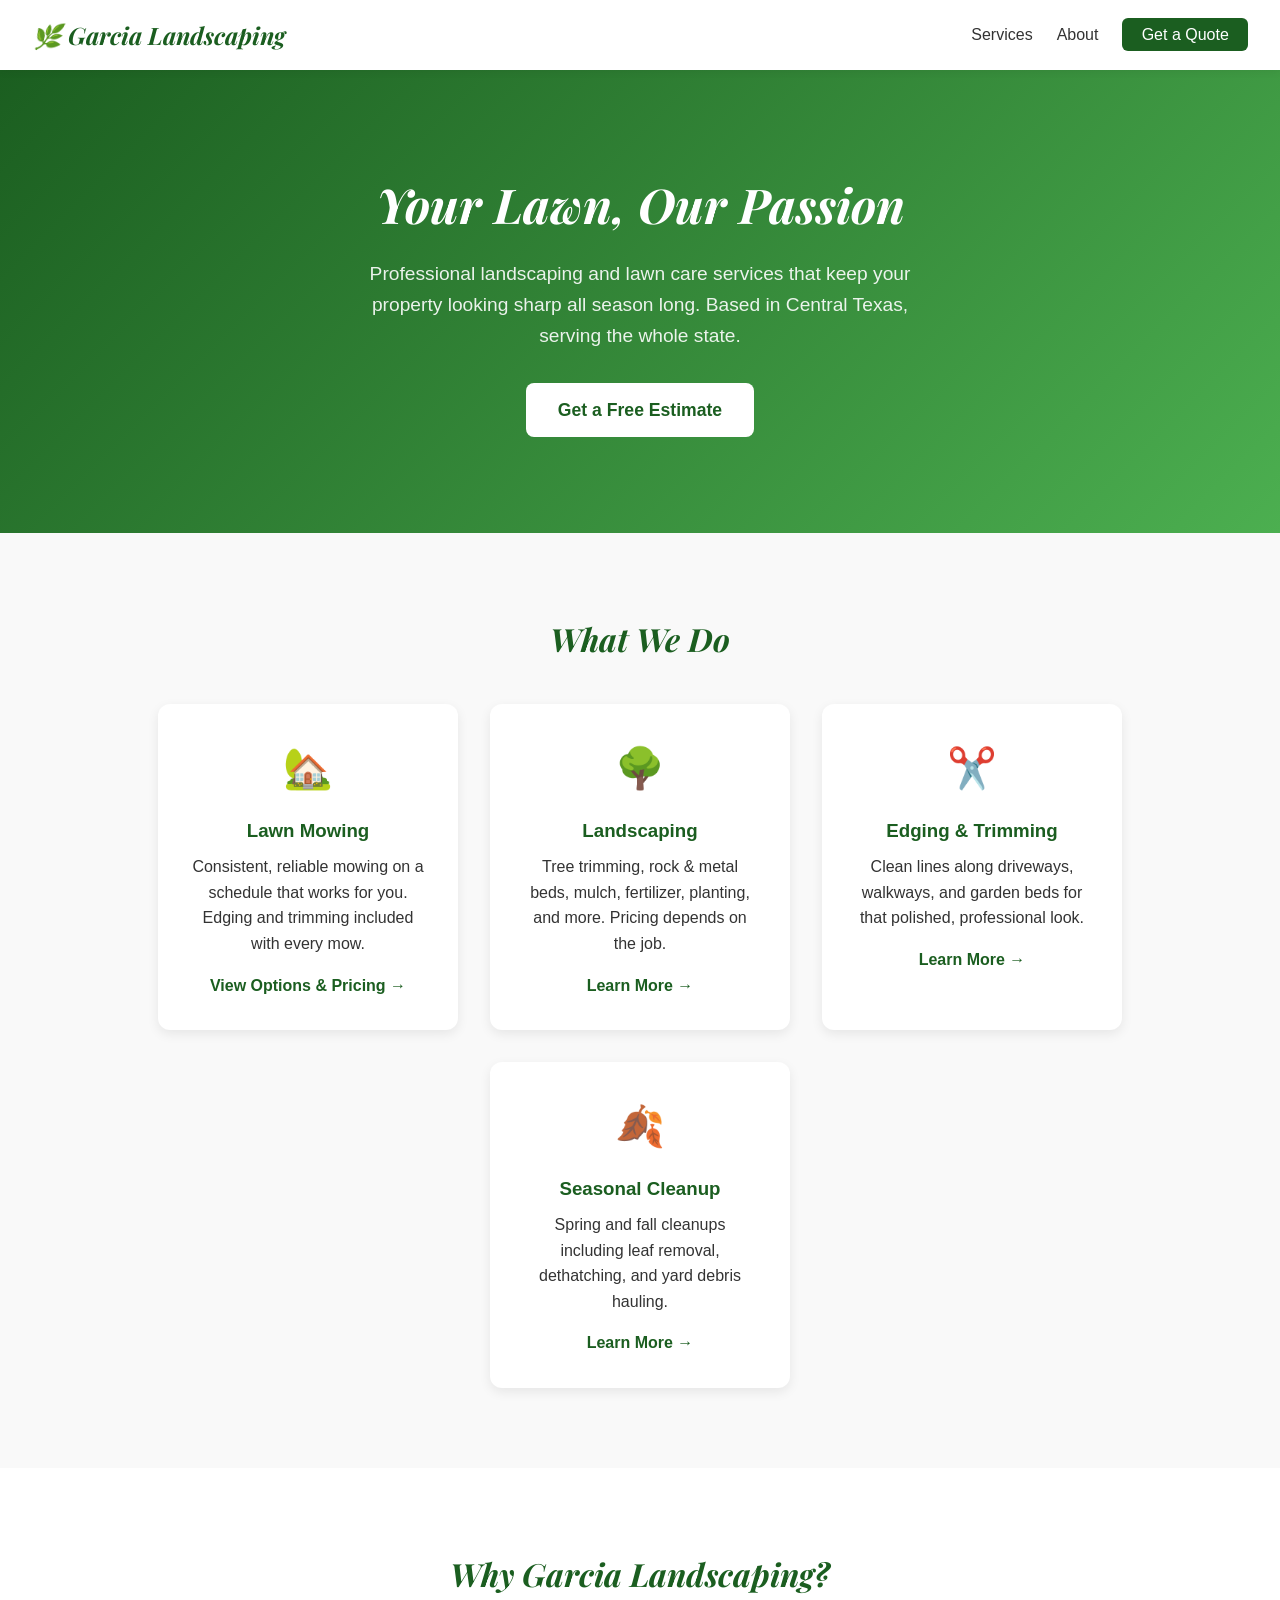
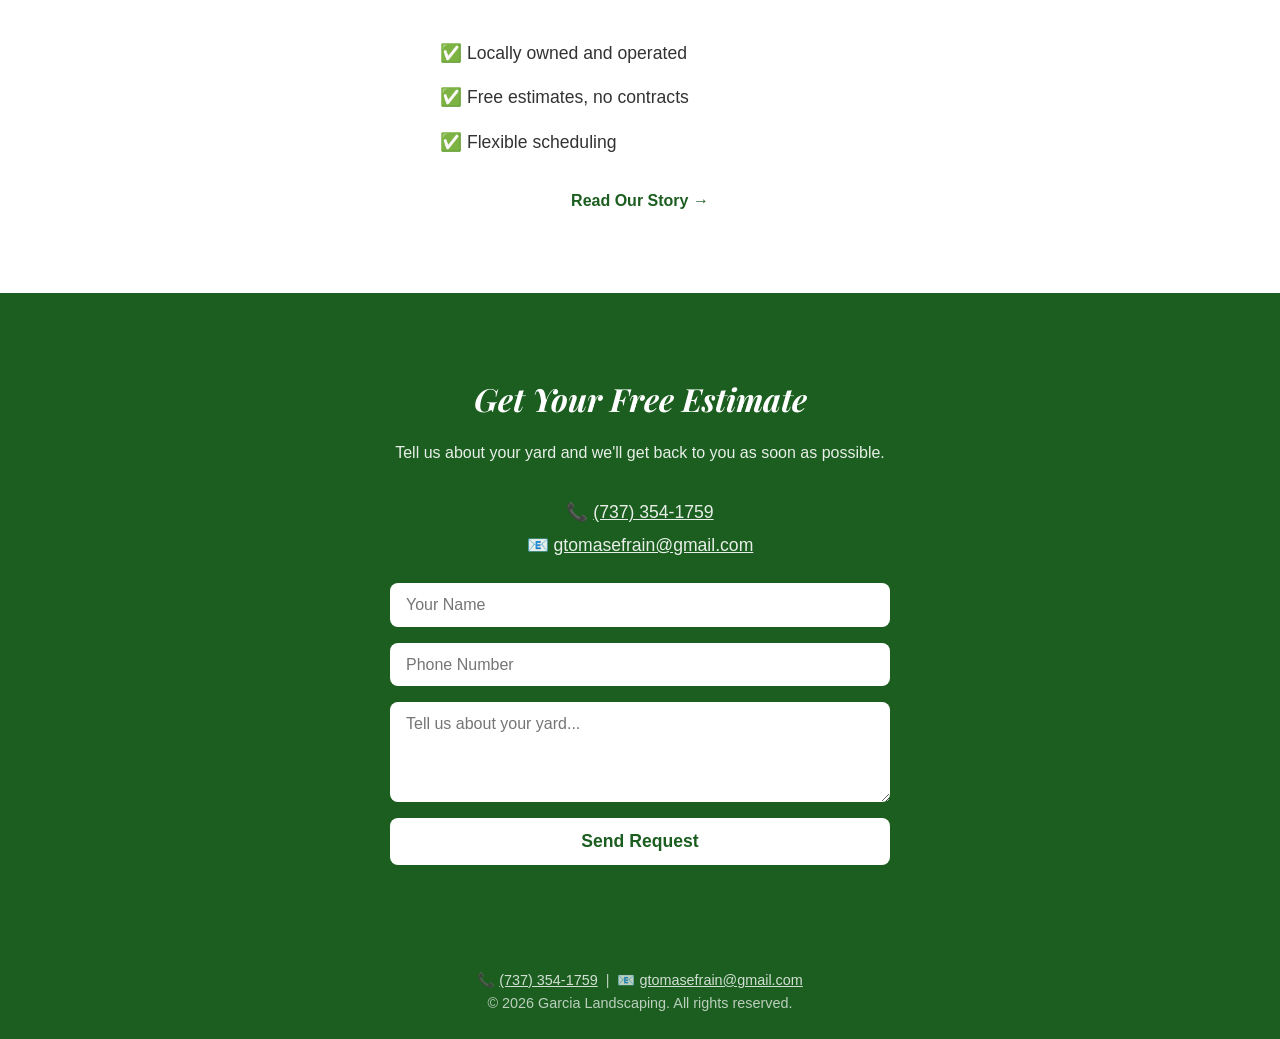
==== commit b6615db1: "Add files via upload" ====
--- a/index.html
+++ b/index.html
@@ -72,7 +72,7 @@
     <p>Tell us about your yard and we'll get back to you as soon as possible.</p>
     <div class="contact-info">
       <p>📞 <a href="tel:+17373541759" style="color:#fff;">(737) 354-1759</a></p>
-      <p>📧 <a href="mailto:gtomasefreain@gmail.com" style="color:#fff;">gtomasefreain@gmail.com</a></p>
+      <p>📧 <a href="mailto:gtomasefrain@gmail.com" style="color:#fff;">gtomasefrain@gmail.com</a></p>
     </div>
     <form id="contact-form" action="https://formspree.io/f/xkoqypab" method="POST">
       <label for="name" class="sr-only">Your Name</label>
@@ -112,7 +112,7 @@
   </section>
 
   <footer>
-    <p>📞 <a href="tel:+17373541759" style="color:rgba(255,255,255,0.8);">(737) 354-1759</a> &nbsp;|&nbsp; 📧 <a href="mailto:gtomasefreain@gmail.com" style="color:rgba(255,255,255,0.8);">gtomasefreain@gmail.com</a></p>
+    <p>📞 <a href="tel:+17373541759" style="color:rgba(255,255,255,0.8);">(737) 354-1759</a> &nbsp;|&nbsp; 📧 <a href="mailto:gtomasefrain@gmail.com" style="color:rgba(255,255,255,0.8);">gtomasefrain@gmail.com</a></p>
     <p>&copy; 2026 Garcia Landscaping. All rights reserved.</p>
   </footer>
 </body>
